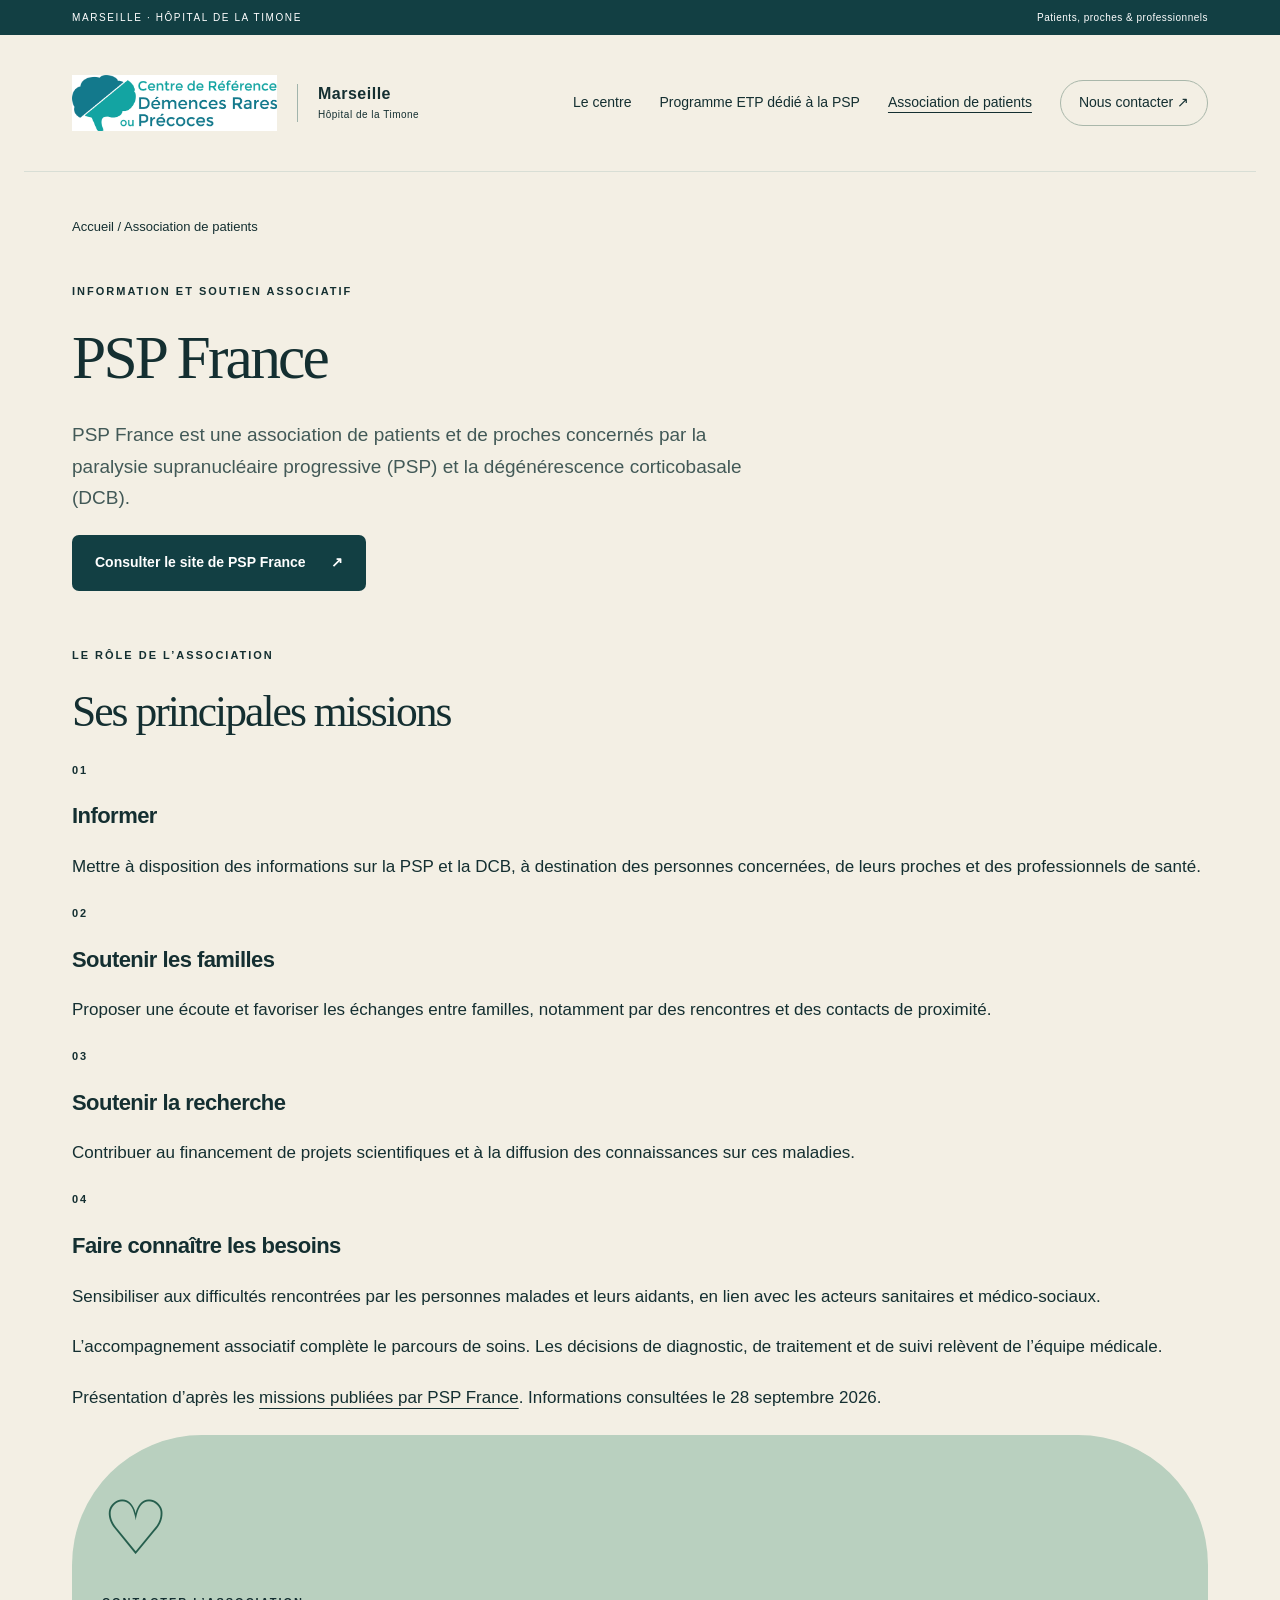
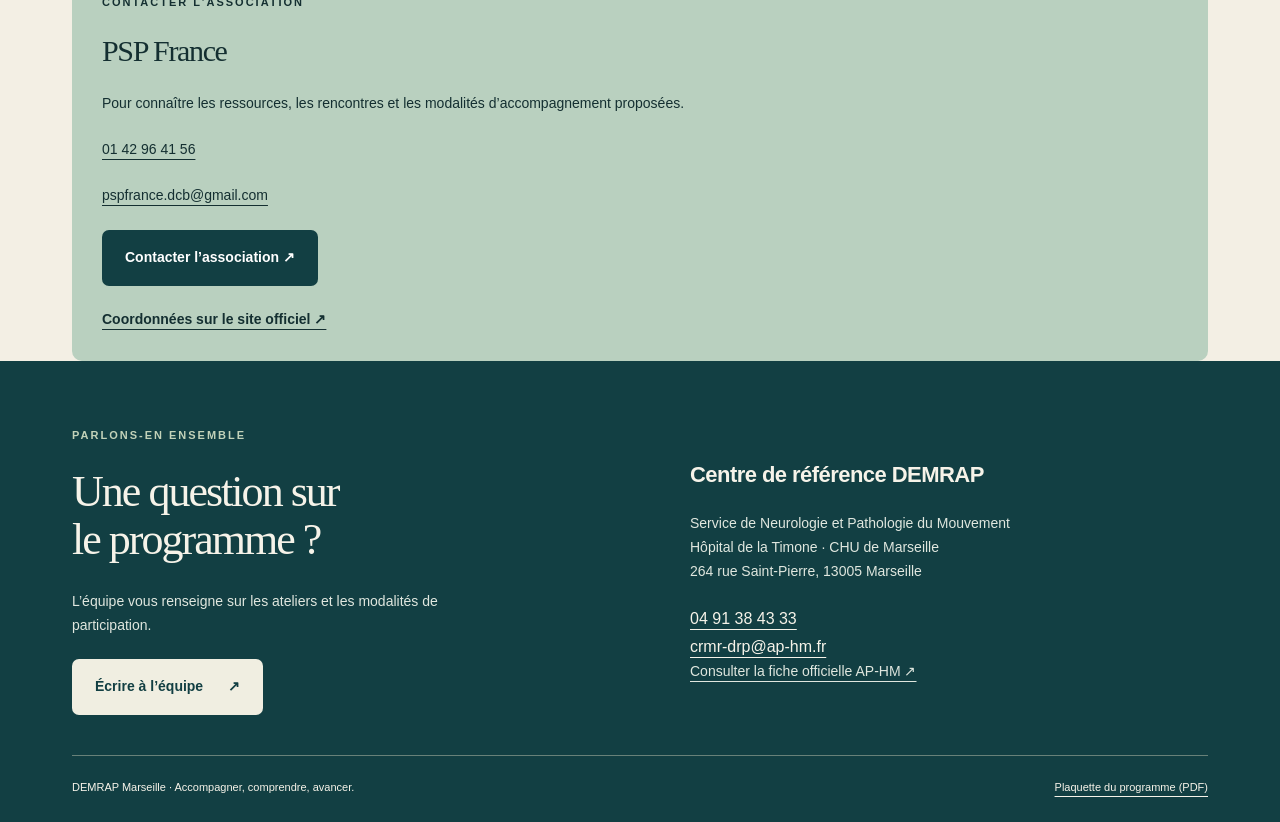
==== association-patients.html @ e1c88399 "Ajouter la page PSP France et son contact direct" ====
<!doctype html><html lang="fr"><head><meta charset="utf-8"><meta name="viewport" content="width=device-width,initial-scale=1"><title>Association de patients · PSP France | DEMRAP Marseille</title><meta name="description" content="Le centre de référence des démences rares ou précoces de Marseille et son programme d’éducation thérapeutique PSP pour les patients et leurs proches."><link rel="icon" href="assets/favicon.svg" type="image/svg+xml"><link rel="stylesheet" href="assets/style.css"><link rel="stylesheet" href="assets/association.css"></head><body><a class="skip" href="#contenu">Aller au contenu</a><div class="topline">MARSEILLE · HÔPITAL DE LA TIMONE <span>Patients, proches & professionnels</span></div><header><a class="brand" href="index.html"><img class="official-logo" src="assets/logo-demrap.png" alt="Centre de référence des démences rares ou précoces"><span class="brand-location">Marseille<span class="brand-sub">Hôpital de la Timone</span></span></a><nav aria-label="Navigation principale"><a  href="index.html">Le centre</a><a  href="programme-etp.html">Programme ETP dédié à la PSP</a><a aria-current="page" href="association-patients.html">Association de patients</a><a class="nav-contact" href="#contact">Nous contacter <span aria-hidden="true">↗</span></a></nav></header><main id="contenu"><section class="page-intro wrap association-intro"><a class="breadcrumb" href="index.html">Accueil / Association de patients</a><p class="eyebrow">INFORMATION ET SOUTIEN ASSOCIATIF</p><h1>PSP France</h1><p class="lead">PSP France est une association de patients et de proches concernés par la paralysie supranucléaire progressive (PSP) et la dégénérescence corticobasale (DCB).</p><a class="button" href="https://pspfrance.org/" target="_blank" rel="noopener noreferrer">Consulter le site de PSP France <span aria-hidden="true">↗</span></a></section>
 <section class="wrap association-layout"><div><p class="eyebrow">LE RÔLE DE L’ASSOCIATION</p><h2>Ses principales missions</h2><div class="mission-grid"><article class="mission"><span class="eyebrow">01</span><h3>Informer</h3><p>Mettre à disposition des informations sur la PSP et la DCB, à destination des personnes concernées, de leurs proches et des professionnels de santé.</p></article><article class="mission"><span class="eyebrow">02</span><h3>Soutenir les familles</h3><p>Proposer une écoute et favoriser les échanges entre familles, notamment par des rencontres et des contacts de proximité.</p></article><article class="mission"><span class="eyebrow">03</span><h3>Soutenir la recherche</h3><p>Contribuer au financement de projets scientifiques et à la diffusion des connaissances sur ces maladies.</p></article><article class="mission"><span class="eyebrow">04</span><h3>Faire connaître les besoins</h3><p>Sensibiliser aux difficultés rencontrées par les personnes malades et leurs aidants, en lien avec les acteurs sanitaires et médico-sociaux.</p></article></div><p class="care-note">L’accompagnement associatif complète le parcours de soins. Les décisions de diagnostic, de traitement et de suivi relèvent de l’équipe médicale.</p><p class="source-note">Présentation d’après les <a href="https://pspfrance.org/psp-france/mission-et-organisation" target="_blank" rel="noopener noreferrer">missions publiées par PSP France</a>. Informations consultées le 28 septembre 2026.</p></div>
 <aside class="association-card"><span class="aside-symbol" aria-hidden="true">♡</span><p class="eyebrow">CONTACTER L’ASSOCIATION</p><h2>PSP France</h2><p>Pour connaître les ressources, les rencontres et les modalités d’accompagnement proposées.</p><p><a href="tel:+33142964156">01 42 96 41 56</a></p><p><a href="mailto:pspfrance.dcb@gmail.com">pspfrance.dcb@gmail.com</a></p><p><a class="button" href="mailto:pspfrance.dcb@gmail.com">Contacter l’association ↗</a></p><a class="text-link" href="https://pspfrance.org/contact-fr" target="_blank" rel="noopener noreferrer">Coordonnées sur le site officiel ↗</a></aside></section>
</main><footer id="contact"><div><span class="eyebrow">PARLONS-EN ENSEMBLE</span><h2>Une question sur<br>le programme ?</h2><p>L’équipe vous renseigne sur les ateliers et les modalités de participation.</p><a class="button light" href="mailto:crmr-drp@ap-hm.fr">Écrire à l’équipe <span aria-hidden="true">↗</span></a></div><div class="contact-info"><h3>Centre de référence DEMRAP</h3><p>Service de Neurologie et Pathologie du Mouvement<br>Hôpital de la Timone · CHU de Marseille<br>264 rue Saint-Pierre, 13005 Marseille</p><a href="tel:+33491384333">04 91 38 43 33</a><br><a href="mailto:crmr-drp@ap-hm.fr">crmr-drp@ap-hm.fr</a><p><a href="https://fr.ap-hm.fr/site/maladiesrares/crmr-constitutif-des-demences-rares-ou-precoces" target="_blank" rel="noopener">Consulter la fiche officielle AP-HM ↗</a></p></div><div class="footer-bottom"><span>DEMRAP Marseille · Accompagner, comprendre, avancer.</span><a href="assets/programme-etp-psp.pdf">Plaquette du programme (PDF)</a></div></footer></body></html>
---- assets/style.css ----
:root{--ink:#142f31;--green:#123f43;--paper:#f3efe4;--muted:#425957;--line:#d8ded5;--peach:#e9b39b;--mint:#b9d0bf}*{box-sizing:border-box}html{scroll-behavior:smooth;scroll-padding-top:25px}body{margin:0;background:var(--paper);color:var(--ink);font-family:Arial,Helvetica,sans-serif;font-size:17px;line-height:1.7}a{color:inherit;text-underline-offset:5px}a:focus-visible{outline:3px solid #ab5435;outline-offset:6px}h1,h2,h3,p{margin-top:0}h1,h2{font-family:Georgia,'Times New Roman',serif;font-weight:400;line-height:1.1;letter-spacing:-.045em}h1{font-size:clamp(42px,4.8vw,70px);margin-bottom:28px}h2{font-size:clamp(34px,3.4vw,48px);margin-bottom:25px}h3{font-size:22px;line-height:1.3;letter-spacing:-.025em}em{color:#247364;font-weight:400}p{margin-bottom:22px}.wrap{max-width:1232px;margin:auto;padding-left:48px;padding-right:48px}.topline{background:var(--green);color:white;padding:9px max(48px,calc((100vw - 1136px)/2));display:flex;justify-content:space-between;font-size:10px;letter-spacing:1.6px}.topline span{letter-spacing:.5px}header{max-width:1232px;margin:auto;padding:27px 48px;display:flex;align-items:center;justify-content:space-between;border-bottom:1px solid var(--line);gap:25px}.brand{text-decoration:none;font-size:24px;font-weight:bold;letter-spacing:2px;display:flex;gap:13px;align-items:center;line-height:1.25}.brand-icon{font-size:50px;line-height:1;color:#668672}.brand-sub{display:block;font-weight:400;font-size:10px;letter-spacing:.5px;margin-top:5px}nav{display:flex;gap:28px;align-items:center}nav a{text-decoration:none;font-size:14px}nav a[aria-current]{text-decoration:underline}.nav-contact{border:1px solid #a9b7aa;border-radius:30px;padding:10px 18px}.hero{display:grid;grid-template-columns:1.2fr 1fr;gap:65px;align-items:center;padding-top:65px;padding-bottom:70px}.eyebrow{font-size:11px;font-weight:bold;letter-spacing:2px;margin-bottom:23px;display:block}.lead{font-size:19px;line-height:1.65;max-width:690px;color:var(--muted)}.button{display:inline-flex;align-items:center;justify-content:space-between;gap:25px;background:var(--green);color:white;border-radius:7px;padding:16px 23px;text-decoration:none;font-size:14px;font-weight:bold;transition:background .2s,transform .2s}.button:hover{background:#38675e;transform:translateY(-2px)}.small{font-size:12px;color:var(--muted);margin-top:17px}.art{position:relative;overflow:hidden;height:470px;border-radius:220px 220px 12px 12px;background:#94b9b6;isolation:isolate}.sun{position:absolute;width:110px;height:110px;border-radius:50%;background:#d97437;top:75px;right:80px}.hill{position:absolute;width:520px;height:330px;border-radius:50%;transform:rotate(-20deg)}.hill-back{background:#52876a;top:210px;left:-70px}.hill-front{background:#245f4d;top:275px;left:90px;transform:rotate(20deg)}.sea{position:absolute;bottom:0;height:130px;width:100%;background:#287e87}.wave{position:absolute;bottom:50px;left:-10%;width:120%;height:40px;border-top:1px solid #e7efe6;border-radius:50%}.w2{bottom:23px;left:0}.arch{position:absolute;bottom:0;left:40px;width:140px;height:235px;border:30px solid #e5c78d;border-bottom:0;border-radius:90px 90px 0 0;transform:rotate(-8deg)}.art-caption{position:absolute;bottom:18px;right:18px;font-size:9px;letter-spacing:2px}.ribbon{display:flex;justify-content:center;gap:70px;padding:25px 30px;border-block:1px solid var(--line);font-size:13px}.ribbon span:before{content:'✳';margin-right:13px;color:#708b6e}.centre{display:grid;grid-template-columns:1fr 1fr;gap:70px;padding-top:90px;padding-bottom:65px}.centre p{font-size:16px}.text-link{font-size:14px;font-weight:bold}.program-feature{background:var(--mint);border-radius:12px;margin-bottom:85px;padding-top:60px;padding-bottom:60px;display:grid;grid-template-columns:.8fr 1.2fr;gap:60px}.feature-symbol{font-size:240px;text-align:center;line-height:1.3;color:#35735e}.program-feature p{max-width:580px}footer{background:var(--green);color:#f6f3e9;padding:65px max(48px,calc((100vw - 1136px)/2)) 25px;display:grid;grid-template-columns:1fr 1fr;gap:40px 100px}footer h2{font-size:44px}footer p{font-size:14px;max-width:400px;color:#e0e7df}footer .eyebrow{color:#c2d2b9}.light{background:#f0eee1;color:var(--green)}.light:hover{background:#dfe5d4}.contact-info{padding-top:35px;font-size:16px}.footer-bottom{grid-column:1/-1;border-top:1px solid #688179;padding-top:22px;display:flex;justify-content:space-between;font-size:11px}.page-intro{padding-top:40px;padding-bottom:55px}.breadcrumb{font-size:13px;display:inline-block;margin-bottom:32px;text-decoration:none}.page-intro .eyebrow{margin-top:12px}.journey{display:grid;grid-template-columns:repeat(3,1fr);gap:35px;padding-top:35px;padding-bottom:30px;background:var(--mint);border-radius:10px}.journey span{font-size:10px;font-weight:bold;letter-spacing:1.5px}.journey h3{margin-top:15px;font-size:20px}.journey p{font-size:14px}.ateliers{padding-top:70px;padding-bottom:70px}.section-title{display:flex;justify-content:space-between;align-items:center}.section-title p{font-size:13px}.workshops{list-style:none;padding:0;margin:0;border-top:1px solid var(--line)}.workshop{display:grid;grid-template-columns:36px 75px 1fr 30px;gap:24px;align-items:center;text-decoration:none;padding:30px 10px;border-bottom:1px solid var(--line);transition:background .2s}.workshop:hover{background:var(--mint)}.number{align-self:start;font-size:12px}.workshop-icon{display:grid;place-items:center;background:#a9c9b4;width:70px;height:80px;border-radius:40px 40px 6px 6px;font-size:40px}.workshops li:nth-child(3n+2) .workshop-icon{background:#e4b88f}.workshops li:nth-child(3n) .workshop-icon{background:#a0cbd0}.workshop .eyebrow{font-size:9px;margin-bottom:8px}.workshop h3{margin-bottom:10px;font-size:23px}.workshop p{font-size:14px;margin:0;color:var(--muted)}.arrow{font-size:28px}.detail-intro{padding-top:35px;padding-bottom:45px}.detail-intro h1{max-width:1000px;font-size:clamp(38px,4.6vw,62px)}.tags{display:flex;flex-wrap:wrap;gap:10px}.tags span{border:1px solid #c9d4c8;padding:6px 15px;border-radius:30px;font-size:12px}.detail-grid{display:grid;grid-template-columns:1fr 300px;gap:80px;padding-bottom:60px}.detail-grid article section{padding:36px 0;border-top:1px solid var(--line)}.detail-grid h2{font-size:35px}.detail-grid h3{font-size:20px;margin-top:28px}.detail-grid article p,.objectives{font-size:16px}.objectives{padding-left:22px}.objectives li{padding-left:10px;margin-bottom:16px}aside{align-self:start;background:var(--mint);padding:30px;border-radius:130px 130px 10px 10px;font-size:14px}aside h2{font-size:30px!important}.aside-symbol{text-align:center;font-size:75px;margin:0 0 15px;color:#255e4d}aside hr{border:0;border-top:1px solid #bfcbbc;margin:25px 0}.next{border-top:1px solid var(--line);justify-content:space-between;padding-top:28px;padding-bottom:45px}.skip{position:absolute;left:10px;top:-100px;z-index:10;padding:10px;background:white}.skip:focus{top:10px}@media(min-width:1300px){.program-feature,.journey{max-width:1136px}}@media(max-width:850px){.wrap{padding-left:25px;padding-right:25px}header{padding:20px 25px;flex-wrap:wrap}nav{gap:20px}.hero{gap:30px}.art{height:390px}.ribbon{gap:20px;font-size:11px}.centre{gap:30px}.program-feature{border-radius:0;gap:25px}.feature-symbol{font-size:180px}.detail-grid{gap:30px;grid-template-columns:1fr 240px}footer{padding:45px 25px 25px;gap:35px}.topline{padding:8px 25px}}@media(max-width:600px){body{font-size:16px}.topline span{display:none}header{gap:20px}header nav{width:100%;justify-content:space-between;gap:8px}nav a{font-size:12px}.nav-contact{padding:7px 10px}.hero{grid-template-columns:1fr;padding-top:40px;gap:30px;padding-bottom:35px}.hero h1{font-size:45px}.hero .button{font-size:12px;padding:15px}.art{height:290px;border-radius:150px 150px 8px 8px}.sun{top:35px;width:80px;height:80px}.hill-back{top:140px}.hill-front{top:190px}.arch{height:160px;width:110px;border-width:23px}.sea{height:80px}.ribbon{flex-direction:column;gap:8px;padding:20px 25px}.centre{grid-template-columns:1fr;gap:8px;padding-top:45px;padding-bottom:35px}.program-feature{grid-template-columns:1fr;padding-top:30px;padding-bottom:35px;margin-bottom:35px;gap:0}.feature-symbol{font-size:95px;text-align:left;line-height:1}.lead{font-size:17px}footer{grid-template-columns:1fr}footer h2{font-size:36px}.contact-info{padding-top:0}.footer-bottom{flex-direction:column;gap:15px}.journey{grid-template-columns:1fr;gap:8px;border-radius:0}.journey article{border-bottom:1px solid var(--line)}.section-title{align-items:start;gap:15px}.workshop{grid-template-columns:25px 1fr 20px;gap:10px;padding:24px 0}.workshop-icon{display:none}.workshop h3{font-size:20px}.workshop .eyebrow{font-size:8px}.detail-grid{grid-template-columns:1fr}.detail-grid aside{border-radius:10px}.detail-intro h1{font-size:39px}.detail-grid h2{font-size:31px}.next{gap:20px}.next a{font-size:12px}.page-intro{padding-bottom:35px}.ateliers{padding-top:40px}}@media(prefers-reduced-motion:reduce){html{scroll-behavior:auto}*{transition:none!important}}@media print{header,.topline,footer,.next,.button{display:none}.detail-grid{display:block}body{background:white;color:black}aside{break-inside:avoid}.wrap{padding:0}h1{font-size:32px}}

.official-logo{width:205px;height:82px;object-fit:contain}.brand{gap:20px}.brand-location{font-size:16px;letter-spacing:.5px;border-left:1px solid #a1b4ac;padding-left:20px}.art-caption{color:white}.ribbon{background:#1b5355;color:#fff}.ribbon span:before{color:#e5c78d}.wave{border-color:#a9d6d4}.brand-sub{font-size:10px}@media(max-width:600px){.official-logo{width:170px;height:70px}.brand-location{font-size:14px;padding-left:15px}.brand{gap:15px}}
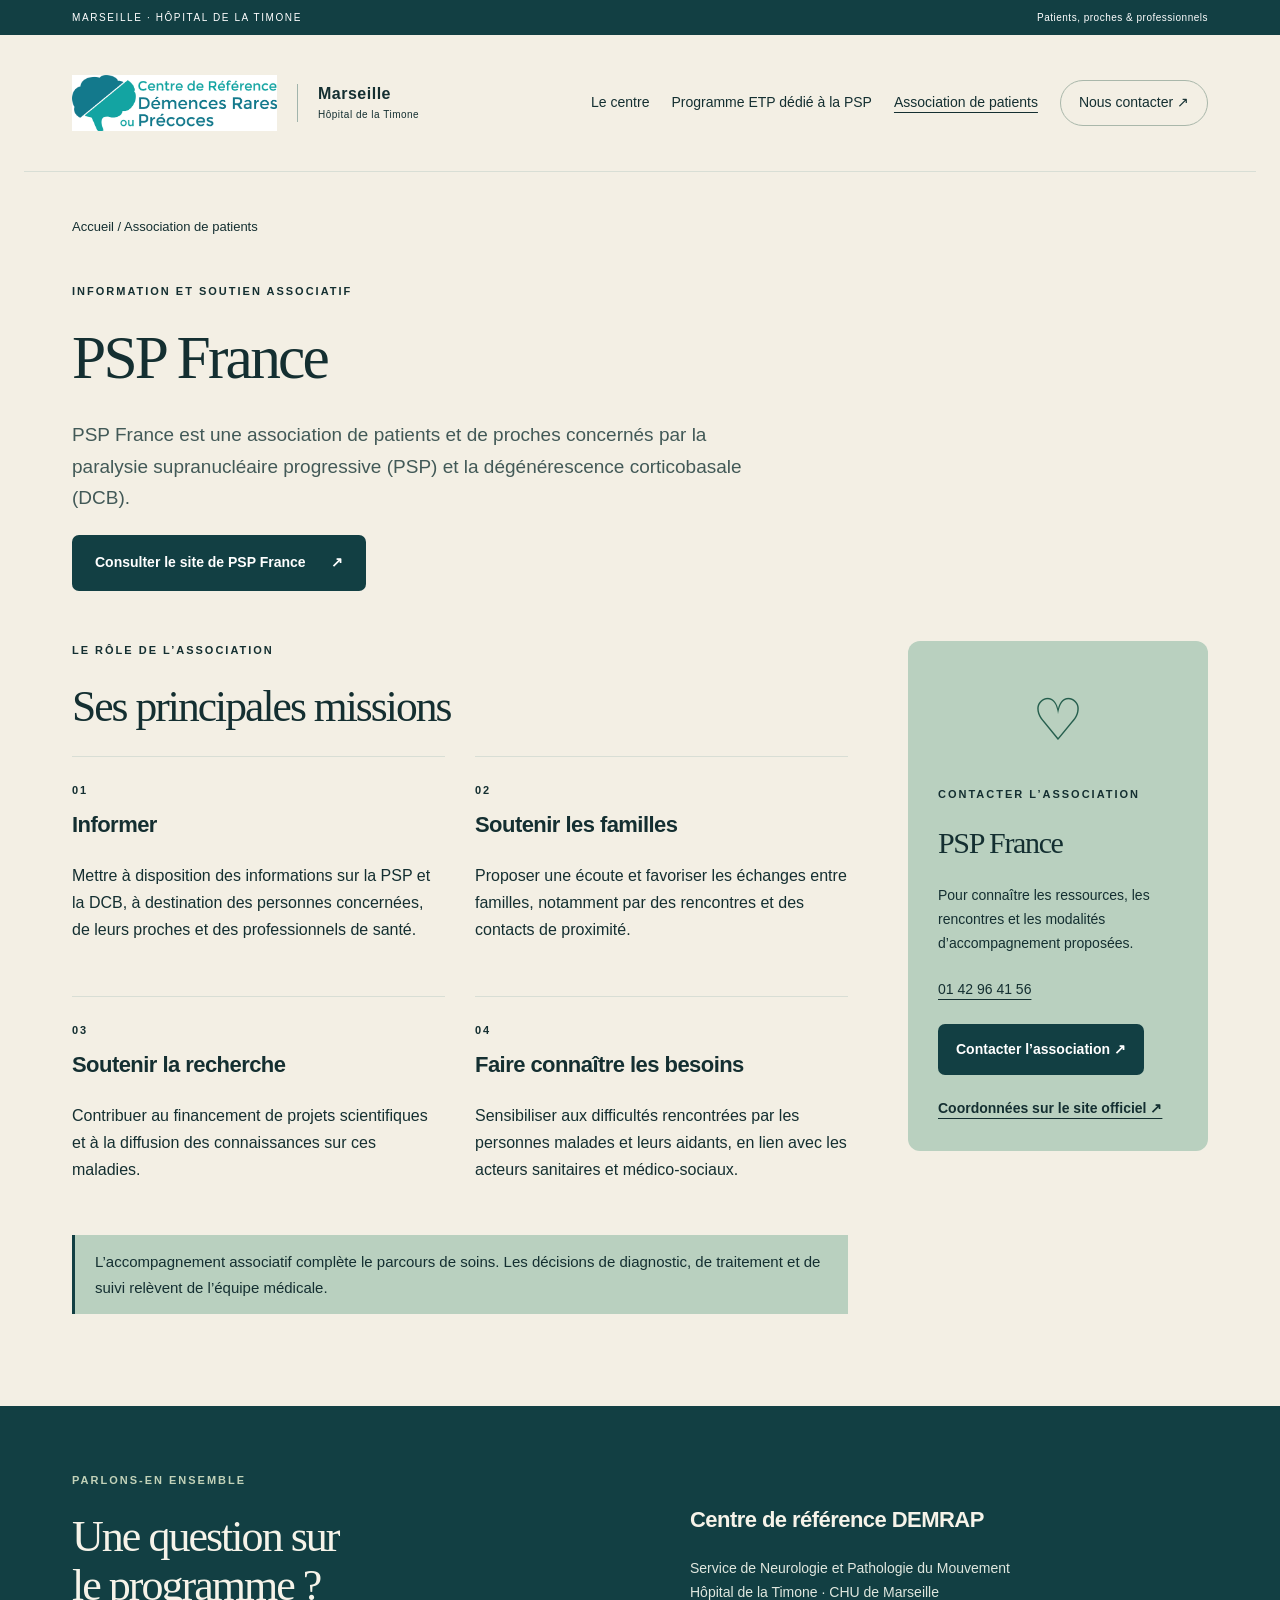
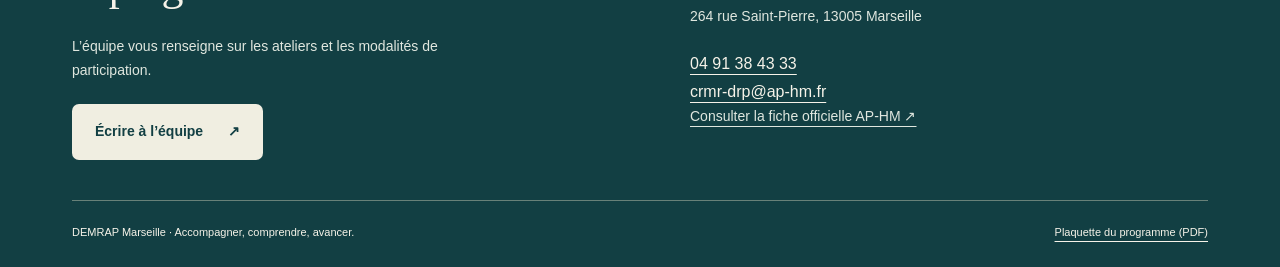
==== commit 80ae3852: "Simplifier la page association et ses coordonnées de contact" ====
--- a/association-patients.html
+++ b/association-patients.html
@@ -1,4 +1,4 @@
 <!doctype html><html lang="fr"><head><meta charset="utf-8"><meta name="viewport" content="width=device-width,initial-scale=1"><title>Association de patients · PSP France | DEMRAP Marseille</title><meta name="description" content="Le centre de référence des démences rares ou précoces de Marseille et son programme d’éducation thérapeutique PSP pour les patients et leurs proches."><link rel="icon" href="assets/favicon.svg" type="image/svg+xml"><link rel="stylesheet" href="assets/style.css"><link rel="stylesheet" href="assets/association.css"></head><body><a class="skip" href="#contenu">Aller au contenu</a><div class="topline">MARSEILLE · HÔPITAL DE LA TIMONE <span>Patients, proches & professionnels</span></div><header><a class="brand" href="index.html"><img class="official-logo" src="assets/logo-demrap.png" alt="Centre de référence des démences rares ou précoces"><span class="brand-location">Marseille<span class="brand-sub">Hôpital de la Timone</span></span></a><nav aria-label="Navigation principale"><a  href="index.html">Le centre</a><a  href="programme-etp.html">Programme ETP dédié à la PSP</a><a aria-current="page" href="association-patients.html">Association de patients</a><a class="nav-contact" href="#contact">Nous contacter <span aria-hidden="true">↗</span></a></nav></header><main id="contenu"><section class="page-intro wrap association-intro"><a class="breadcrumb" href="index.html">Accueil / Association de patients</a><p class="eyebrow">INFORMATION ET SOUTIEN ASSOCIATIF</p><h1>PSP France</h1><p class="lead">PSP France est une association de patients et de proches concernés par la paralysie supranucléaire progressive (PSP) et la dégénérescence corticobasale (DCB).</p><a class="button" href="https://pspfrance.org/" target="_blank" rel="noopener noreferrer">Consulter le site de PSP France <span aria-hidden="true">↗</span></a></section>
- <section class="wrap association-layout"><div><p class="eyebrow">LE RÔLE DE L’ASSOCIATION</p><h2>Ses principales missions</h2><div class="mission-grid"><article class="mission"><span class="eyebrow">01</span><h3>Informer</h3><p>Mettre à disposition des informations sur la PSP et la DCB, à destination des personnes concernées, de leurs proches et des professionnels de santé.</p></article><article class="mission"><span class="eyebrow">02</span><h3>Soutenir les familles</h3><p>Proposer une écoute et favoriser les échanges entre familles, notamment par des rencontres et des contacts de proximité.</p></article><article class="mission"><span class="eyebrow">03</span><h3>Soutenir la recherche</h3><p>Contribuer au financement de projets scientifiques et à la diffusion des connaissances sur ces maladies.</p></article><article class="mission"><span class="eyebrow">04</span><h3>Faire connaître les besoins</h3><p>Sensibiliser aux difficultés rencontrées par les personnes malades et leurs aidants, en lien avec les acteurs sanitaires et médico-sociaux.</p></article></div><p class="care-note">L’accompagnement associatif complète le parcours de soins. Les décisions de diagnostic, de traitement et de suivi relèvent de l’équipe médicale.</p><p class="source-note">Présentation d’après les <a href="https://pspfrance.org/psp-france/mission-et-organisation" target="_blank" rel="noopener noreferrer">missions publiées par PSP France</a>. Informations consultées le 28 septembre 2026.</p></div>
- <aside class="association-card"><span class="aside-symbol" aria-hidden="true">♡</span><p class="eyebrow">CONTACTER L’ASSOCIATION</p><h2>PSP France</h2><p>Pour connaître les ressources, les rencontres et les modalités d’accompagnement proposées.</p><p><a href="tel:+33142964156">01 42 96 41 56</a></p><p><a href="mailto:pspfrance.dcb@gmail.com">pspfrance.dcb@gmail.com</a></p><p><a class="button" href="mailto:pspfrance.dcb@gmail.com">Contacter l’association ↗</a></p><a class="text-link" href="https://pspfrance.org/contact-fr" target="_blank" rel="noopener noreferrer">Coordonnées sur le site officiel ↗</a></aside></section>
+ <section class="wrap association-layout"><div><p class="eyebrow">LE RÔLE DE L’ASSOCIATION</p><h2>Ses principales missions</h2><div class="mission-grid"><article class="mission"><span class="eyebrow">01</span><h3>Informer</h3><p>Mettre à disposition des informations sur la PSP et la DCB, à destination des personnes concernées, de leurs proches et des professionnels de santé.</p></article><article class="mission"><span class="eyebrow">02</span><h3>Soutenir les familles</h3><p>Proposer une écoute et favoriser les échanges entre familles, notamment par des rencontres et des contacts de proximité.</p></article><article class="mission"><span class="eyebrow">03</span><h3>Soutenir la recherche</h3><p>Contribuer au financement de projets scientifiques et à la diffusion des connaissances sur ces maladies.</p></article><article class="mission"><span class="eyebrow">04</span><h3>Faire connaître les besoins</h3><p>Sensibiliser aux difficultés rencontrées par les personnes malades et leurs aidants, en lien avec les acteurs sanitaires et médico-sociaux.</p></article></div><p class="care-note">L’accompagnement associatif complète le parcours de soins. Les décisions de diagnostic, de traitement et de suivi relèvent de l’équipe médicale.</p></div>
+ <aside class="association-card"><span class="aside-symbol" aria-hidden="true">♡</span><p class="eyebrow">CONTACTER L’ASSOCIATION</p><h2>PSP France</h2><p>Pour connaître les ressources, les rencontres et les modalités d’accompagnement proposées.</p><p><a href="tel:+33142964156">01 42 96 41 56</a></p><p><a class="button" href="https://pspfrance.org/contact-fr">Contacter l’association ↗</a></p><a class="text-link" href="https://pspfrance.org/contact-fr" target="_blank" rel="noopener noreferrer">Coordonnées sur le site officiel ↗</a></aside></section>
 </main><footer id="contact"><div><span class="eyebrow">PARLONS-EN ENSEMBLE</span><h2>Une question sur<br>le programme ?</h2><p>L’équipe vous renseigne sur les ateliers et les modalités de participation.</p><a class="button light" href="mailto:crmr-drp@ap-hm.fr">Écrire à l’équipe <span aria-hidden="true">↗</span></a></div><div class="contact-info"><h3>Centre de référence DEMRAP</h3><p>Service de Neurologie et Pathologie du Mouvement<br>Hôpital de la Timone · CHU de Marseille<br>264 rue Saint-Pierre, 13005 Marseille</p><a href="tel:+33491384333">04 91 38 43 33</a><br><a href="mailto:crmr-drp@ap-hm.fr">crmr-drp@ap-hm.fr</a><p><a href="https://fr.ap-hm.fr/site/maladiesrares/crmr-constitutif-des-demences-rares-ou-precoces" target="_blank" rel="noopener">Consulter la fiche officielle AP-HM ↗</a></p></div><div class="footer-bottom"><span>DEMRAP Marseille · Accompagner, comprendre, avancer.</span><a href="assets/programme-etp-psp.pdf">Plaquette du programme (PDF)</a></div></footer></body></html>
--- a/assets/association.css
+++ b/assets/association.css
@@ -0,0 +1 @@
+header{flex-wrap:wrap}header nav{flex-wrap:wrap;gap:14px 22px;margin-left:auto}header nav a{white-space:normal}header .brand{flex-shrink:0}.association-intro{padding-bottom:50px}.association-layout{display:grid;grid-template-columns:minmax(0,1fr) 300px;gap:60px;padding-bottom:70px}.mission-grid{display:grid;grid-template-columns:1fr 1fr;gap:30px}.mission{border-top:1px solid var(--line);padding-top:24px}.mission .eyebrow{margin-bottom:12px}.mission h3{font-size:22px}.mission p{font-size:16px}.association-card{border-radius:12px;overflow-wrap:anywhere}.association-card .aside-symbol{display:block;font-size:58px}.association-card h2{font-size:30px}.care-note{border-left:3px solid var(--green);padding:14px 20px;background:var(--mint);font-size:15px;margin-top:30px}.source-note{font-size:12px;color:var(--muted)}.association-card .button{font-size:14px;padding:14px 18px}@media(max-width:900px){.association-layout{grid-template-columns:1fr;gap:25px}header nav{margin-left:0;width:100%;justify-content:flex-start}}@media(max-width:650px){.mission-grid{grid-template-columns:1fr}.association-layout{padding-bottom:35px}header nav{gap:12px 18px}header nav a{font-size:13px!important}.association-intro h1{font-size:42px}}
